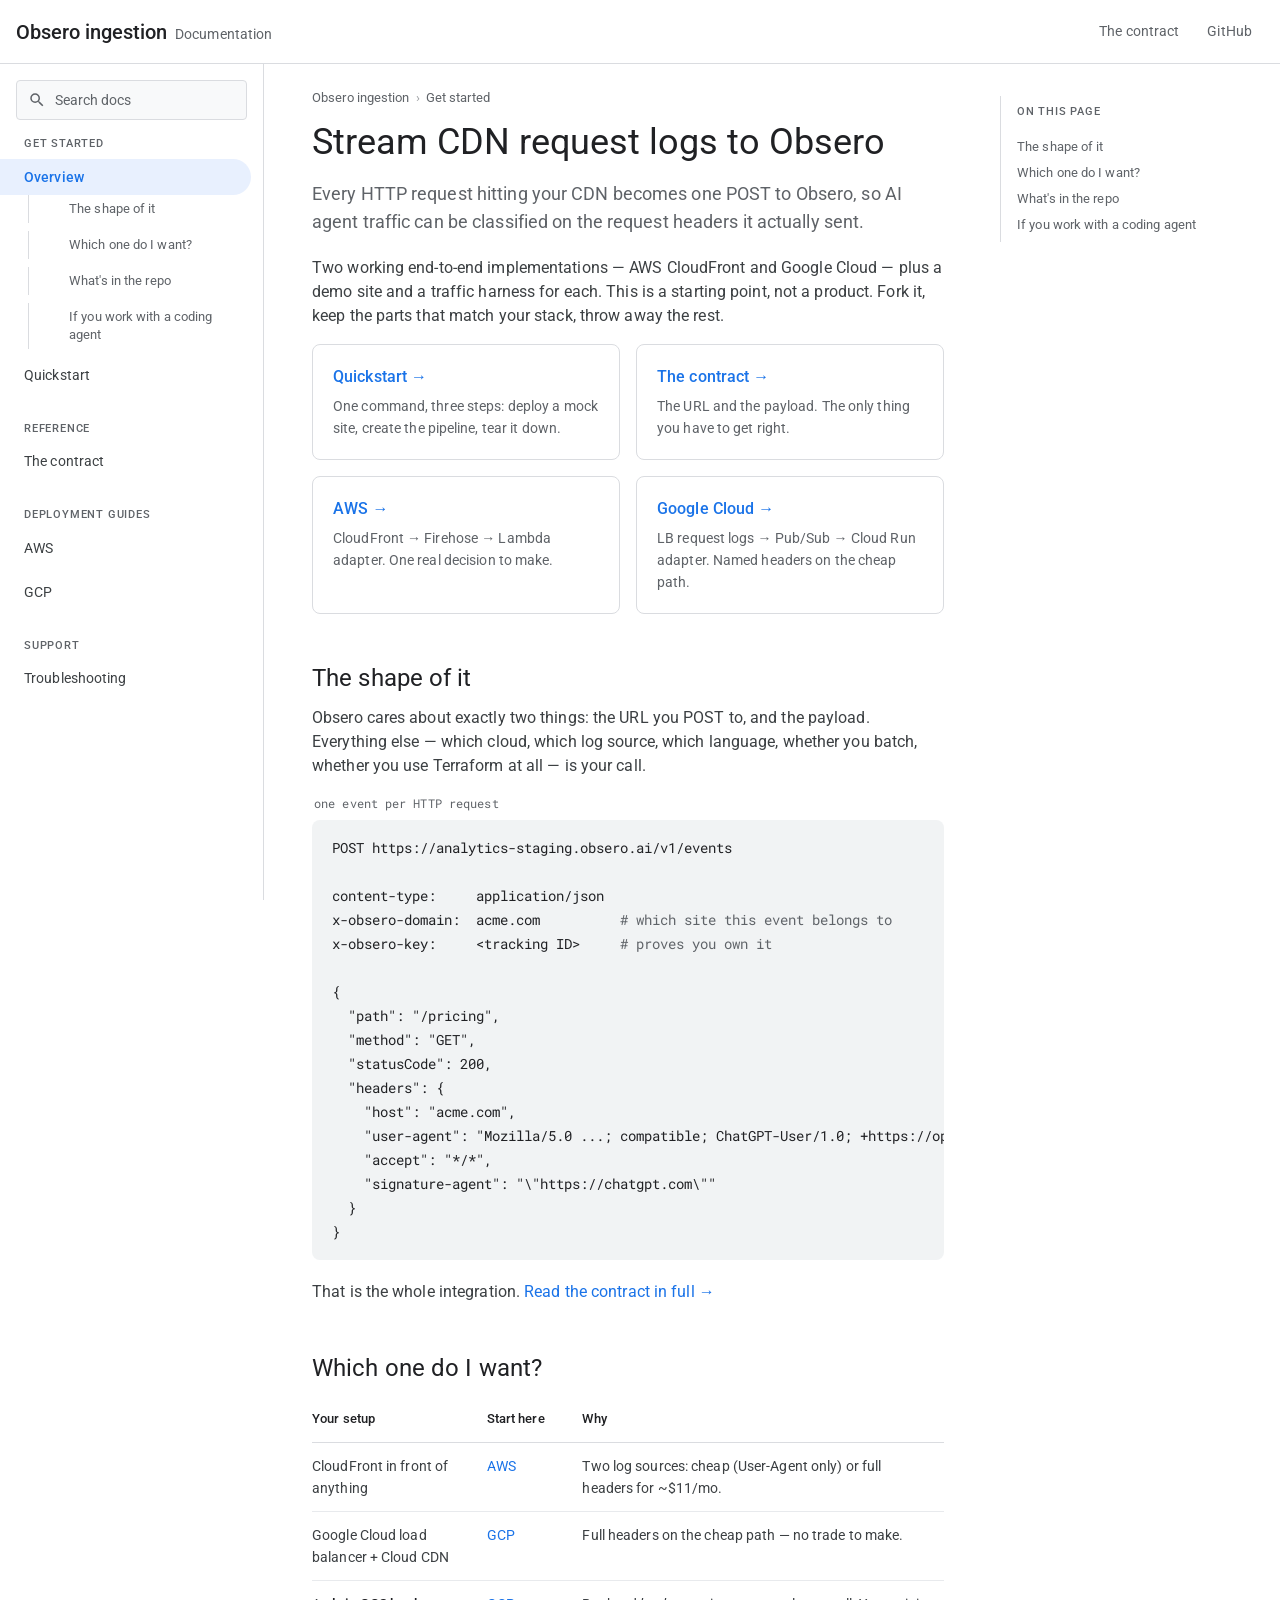
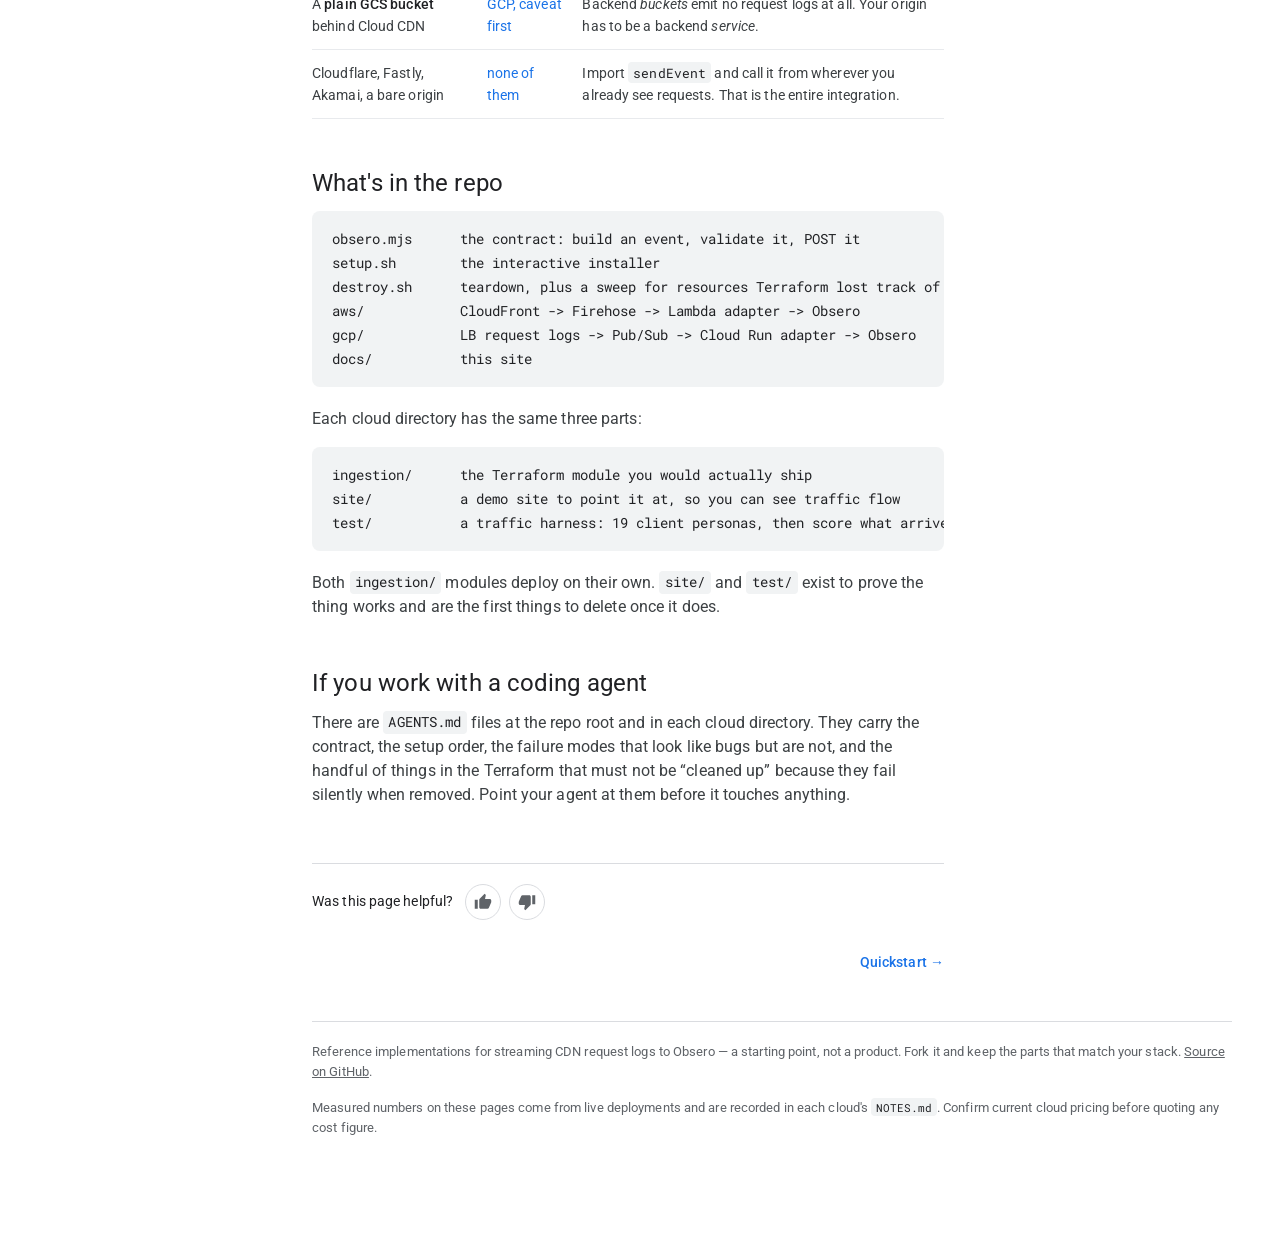
==== docs/index.html @ 48c4cda6 "Initial import: Obsero ingestion reference implementations Reference infrastructure for streaming CD" ====
<!doctype html>
<html lang="en">
<head>
<meta charset="utf-8">
<meta name="viewport" content="width=device-width, initial-scale=1">
<title>Overview&nbsp;&nbsp;|&nbsp;&nbsp;Obsero ingestion</title>
<meta name="description" content="Stream every CDN request to Obsero so AI agent traffic can be classified on request headers. Reference implementations for AWS CloudFront and Google Cloud.">
<link rel="preconnect" href="https://fonts.googleapis.com">
<link rel="preconnect" href="https://fonts.gstatic.com" crossorigin>
<link href="https://fonts.googleapis.com/css2?family=Roboto:wght@300;400;500;700&amp;family=Roboto+Mono:wght@400;500&amp;display=swap" rel="stylesheet">
<link rel="stylesheet" href="assets/docs.css">
<link rel="icon" href="data:image/svg+xml,%3Csvg xmlns='http://www.w3.org/2000/svg' viewBox='0 0 24 24'%3E%3Ccircle cx='12' cy='12' r='10' fill='%231a73e8'/%3E%3Ccircle cx='12' cy='12' r='4' fill='white'/%3E%3C/svg%3E">
</head>
<body>
<a class="skip" href="#main">Skip to main content</a>

<header class="topbar">
  <button class="iconbtn" id="nav-toggle" type="button" aria-label="Open navigation" aria-expanded="false" aria-controls="sidenav">
    <svg viewBox="0 0 24 24" fill="currentColor" aria-hidden="true"><path d="M3 18h18v-2H3v2zm0-5h18v-2H3v2zm0-7v2h18V6H3z"/></svg>
  </button>
  <a class="product" href="index.html"><b>Obsero ingestion</b> <span>Documentation</span></a>
  <div class="topbar-end">
    <a class="topbar-link" href="contract.html">The contract</a>
    <a class="topbar-link" href="https://github.com/Obsero-ai/obsero-public">GitHub</a>
  </div>
</header>

<div class="scrim" hidden-desktop></div>

<div class="shell">
<nav class="sidenav" id="sidenav" aria-label="Documentation">
  <div class="navsearch">
    <input id="navsearch-input" type="search" placeholder="Search docs" aria-label="Search the documentation" autocomplete="off" spellcheck="false">
  </div>
  <div id="navresults" class="navresults" hidden></div>
  <div id="navtree">
    <div class="navgroup">Get started</div>
    <ul>
      <li><a class="navitem current" href="index.html" aria-current="page">Overview</a>
        <ul class="subnav">
          <li><a href="#the-shape-of-it">The shape of it</a></li>
          <li><a href="#which-one-do-i-want">Which one do I want?</a></li>
          <li><a href="#whats-in-the-repo">What&#x27;s in the repo</a></li>
          <li><a href="#agents">If you work with a coding agent</a></li>
        </ul>
      </li>
      <li><a class="navitem" href="quickstart.html">Quickstart</a>
      </li>
    </ul>
    <div class="navgroup">Reference</div>
    <ul>
      <li><a class="navitem" href="contract.html">The contract</a>
      </li>
    </ul>
    <div class="navgroup">Deployment guides</div>
    <ul>
      <li><a class="navitem" href="aws.html">AWS</a>
      </li>
      <li><a class="navitem" href="gcp.html">GCP</a>
      </li>
    </ul>
    <div class="navgroup">Support</div>
    <ul>
      <li><a class="navitem" href="troubleshooting.html">Troubleshooting</a>
      </li>
    </ul>
  </div>
</nav>

  <div class="content">
    <article id="main">
      <nav class="breadcrumb" aria-label="Breadcrumb">
        <a href="index.html">Obsero ingestion</a> <span aria-hidden="true">&rsaquo;</span> <span>Get started</span>
      </nav>


<h1>Stream CDN request logs to Obsero</h1>
<p class="lede">Every HTTP request hitting your CDN becomes one POST to Obsero, so AI agent
traffic can be classified on the request headers it actually sent.</p>

<p>Two working end-to-end implementations &mdash; AWS CloudFront and Google Cloud &mdash; plus a
demo site and a traffic harness for each. This is a starting point, not a product. Fork it,
keep the parts that match your stack, throw away the rest.</p>

<div class="cards">
  <a class="card" href="quickstart.html">
    <h3>Quickstart &rarr;</h3>
    <p>One command, three steps: deploy a mock site, create the pipeline, tear it down.</p>
  </a>
  <a class="card" href="contract.html">
    <h3>The contract &rarr;</h3>
    <p>The URL and the payload. The only thing you have to get right.</p>
  </a>
  <a class="card" href="aws.html">
    <h3>AWS &rarr;</h3>
    <p>CloudFront &rarr; Firehose &rarr; Lambda adapter. One real decision to make.</p>
  </a>
  <a class="card" href="gcp.html">
    <h3>Google Cloud &rarr;</h3>
    <p>LB request logs &rarr; Pub/Sub &rarr; Cloud Run adapter. Named headers on the cheap path.</p>
  </a>
</div>

<h2 id="the-shape-of-it"><a class="anchor" href="#the-shape-of-it" aria-label="Link to this section">#</a>The shape of it</h2>

<p>Obsero cares about exactly two things: the URL you POST to, and the payload. Everything
else &mdash; which cloud, which log source, which language, whether you batch, whether you use
Terraform at all &mdash; is your call.</p>

<figure class="snippet">
<figcaption>one event per HTTP request</figcaption>
<pre><code>POST https://analytics-staging.obsero.ai/v1/events

content-type:     application/json
x-obsero-domain:  acme.com          <span class="c"># which site this event belongs to</span>
x-obsero-key:     &lt;tracking ID&gt;     <span class="c"># proves you own it</span>

{
  "path": "/pricing",
  "method": "GET",
  "statusCode": 200,
  "headers": {
    "host": "acme.com",
    "user-agent": "Mozilla/5.0 ...; compatible; ChatGPT-User/1.0; +https://openai.com/bot",
    "accept": "*/*",
    "signature-agent": "\"https://chatgpt.com\""
  }
}</code></pre>
</figure>

<p>That is the whole integration. <a href="contract.html">Read the contract in full &rarr;</a></p>

<h2 id="which-one-do-i-want"><a class="anchor" href="#which-one-do-i-want" aria-label="Link to this section">#</a>Which one do I want?</h2>

<div class="table-wrap">
<table>
<thead><tr><th>Your setup</th><th>Start here</th><th>Why</th></tr></thead>
<tbody>
<tr><td>CloudFront in front of anything</td><td><a href="aws.html">AWS</a></td><td>Two log sources: cheap (User-Agent only) or full headers for ~$11/mo.</td></tr>
<tr><td>Google Cloud load balancer + Cloud CDN</td><td><a href="gcp.html">GCP</a></td><td>Full headers on the cheap path &mdash; no trade to make.</td></tr>
<tr><td>A <strong>plain GCS bucket</strong> behind Cloud CDN</td><td><a href="gcp.html#backend-buckets">GCP, caveat first</a></td><td>Backend <em>buckets</em> emit no request logs at all. Your origin has to be a backend <em>service</em>.</td></tr>
<tr><td>Cloudflare, Fastly, Akamai, a bare origin</td><td><a href="contract.html#obsero-mjs">none of them</a></td><td>Import <code>sendEvent</code> and call it from wherever you already see requests. That is the entire integration.</td></tr>
</tbody>
</table>
</div>

<h2 id="whats-in-the-repo"><a class="anchor" href="#whats-in-the-repo" aria-label="Link to this section">#</a>What's in the repo</h2>

<pre><code>obsero.mjs      the contract: build an event, validate it, POST it
setup.sh        the interactive installer
destroy.sh      teardown, plus a sweep for resources Terraform lost track of
aws/            CloudFront -> Firehose -> Lambda adapter -> Obsero
gcp/            LB request logs -> Pub/Sub -> Cloud Run adapter -> Obsero
docs/           this site</code></pre>

<p>Each cloud directory has the same three parts:</p>

<pre><code>ingestion/      the Terraform module you would actually ship
site/           a demo site to point it at, so you can see traffic flow
test/           a traffic harness: 19 client personas, then score what arrived</code></pre>

<p>Both <code>ingestion/</code> modules deploy on their own. <code>site/</code> and
<code>test/</code> exist to prove the thing works and are the first things to delete once it
does.</p>

<h2 id="agents"><a class="anchor" href="#agents" aria-label="Link to this section">#</a>If you work with a coding agent</h2>

<p>There are <code>AGENTS.md</code> files at the repo root and in each cloud directory. They
carry the contract, the setup order, the failure modes that look like bugs but are not, and the
handful of things in the Terraform that must not be &ldquo;cleaned up&rdquo; because they fail
silently when removed. Point your agent at them before it touches anything.</p>


      <div class="helpful">
        <span>Was this page helpful?</span>
        <span class="thumbs">
          <a class="thumb" href="https://github.com/Obsero-ai/obsero-public/issues/new?title=Docs:+Overview" aria-label="Yes, this page was helpful"><svg viewBox="0 0 24 24" aria-hidden="true"><path d="M1 21h4V9H1v12zm22-11c0-1.1-.9-2-2-2h-6.31l.95-4.57.03-.32c0-.41-.17-.79-.44-1.06L14.17 1 7.59 7.59C7.22 7.95 7 8.45 7 9v10c0 1.1.9 2 2 2h9c.83 0 1.54-.5 1.84-1.22l3.02-7.05c.09-.23.14-.47.14-.73v-2z"/></svg></a>
          <a class="thumb" href="https://github.com/Obsero-ai/obsero-public/issues/new?title=Docs:+Overview" aria-label="No, this page needs work"><svg viewBox="0 0 24 24" aria-hidden="true"><path d="M15 3H6c-.83 0-1.54.5-1.84 1.22l-3.02 7.05c-.09.23-.14.47-.14.73v2c0 1.1.9 2 2 2h6.31l-.95 4.57-.03.32c0 .41.17.79.44 1.06L9.83 23l6.59-6.59c.36-.36.58-.86.58-1.41V5c0-1.1-.9-2-2-2zm4 0v12h4V3h-4z"/></svg></a>
        </span>
      </div>

      <nav class="nextprev" aria-label="Pagination">
        <span class="spacer"></span>
        <a href="quickstart.html">Quickstart &rarr;</a>
      </nav>
    </article>

      <aside class="toc">
        <div class="toc-inner">
          <h2>On this page</h2>
          <ul>
          <li><a href="#the-shape-of-it">The shape of it</a></li>
          <li><a href="#which-one-do-i-want">Which one do I want?</a></li>
          <li><a href="#whats-in-the-repo">What&#x27;s in the repo</a></li>
          <li><a href="#agents">If you work with a coding agent</a></li>
          </ul>
        </div>
      </aside>

    <div class="pagefoot">
      <p>Reference implementations for streaming CDN request logs to Obsero &mdash; a starting point, not a product. Fork it and keep the parts that match your stack. <a href="https://github.com/Obsero-ai/obsero-public">Source on GitHub</a>.</p>
      <p>Measured numbers on these pages come from live deployments and are recorded in each cloud's <code>NOTES.md</code>. Confirm current cloud pricing before quoting any cost figure.</p>
    </div>
  </div>
</div>

<script src="assets/search-index.js" defer></script>
<script src="assets/docs.js" defer></script>
</body>
</html>
---- docs/assets/docs.css ----
/* Obsero ingestion docs. Google-style devsite layout. No build step, no framework. */

:root {
  color-scheme: light;

  --blue:        #1a73e8;
  --blue-press:  #174ea6;
  --blue-bg:     #e8f0fe;

  --page:        #ffffff;
  --surface:     #ffffff;
  --surface-alt: #f8f9fa;
  --code-bg:     #f1f3f4;
  --divider:     #dadce0;
  --divider-sub: #e8eaed;

  --heading:     #202124;
  --body:        #3c4043;
  --secondary:   #5f6368;

  --note-bg:     #e8f0fe;  --note-bd:     #1a73e8;
  --caution-bg:  #fef7e0;  --caution-bd:  #f9ab00;
  --warning-bg:  #fce8e6;  --warning-bd:  #d93025;
  --success-bg:  #e6f4ea;  --success-bd:  #1e8e3e;

  --tok-comment: #5f6368;
  --tok-string:  #0b8043;

  --nav-w:  264px;
  --toc-w:  232px;
  --bar-h:  64px;

  --sans: "Google Sans", "Product Sans", Roboto, -apple-system, BlinkMacSystemFont, "Segoe UI", Helvetica, Arial, sans-serif;
  --text: Roboto, -apple-system, BlinkMacSystemFont, "Segoe UI", Helvetica, Arial, sans-serif;
  --mono: "Roboto Mono", "Google Sans Mono", ui-monospace, SFMono-Regular, Menlo, Consolas, monospace;
}

@media (prefers-color-scheme: dark) {
  :root {
    color-scheme: dark;

    --blue:        #8ab4f8;
    --blue-press:  #aecbfa;
    --blue-bg:     #283142;

    --page:        #202124;
    --surface:     #202124;
    --surface-alt: #292a2d;
    --code-bg:     #35363a;
    --divider:     #3c4043;
    --divider-sub: #35363a;

    --heading:     #e8eaed;
    --body:        #bdc1c6;
    --secondary:   #9aa0a6;

    --note-bg:     #1f2a3d;  --note-bd:     #8ab4f8;
    --caution-bg:  #332d1d;  --caution-bd:  #fdd663;
    --warning-bg:  #33231f;  --warning-bd:  #f28b82;
    --success-bg:  #1e2b22;  --success-bd:  #81c995;

    --tok-comment: #9aa0a6;
    --tok-string:  #81c995;
  }
}

*, *::before, *::after { box-sizing: border-box; }

html { -webkit-text-size-adjust: 100%; scroll-behavior: smooth; }

body {
  margin: 0;
  background: var(--page);
  color: var(--body);
  font-family: var(--text);
  font-size: 16px;
  line-height: 1.5;
  letter-spacing: 0.00625em;
}

/* ---------------------------------------------------------------- top bar */

.topbar {
  position: sticky;
  top: 0;
  z-index: 40;
  height: var(--bar-h);
  display: flex;
  align-items: center;
  gap: 8px;
  padding: 0 16px 0 8px;
  background: var(--page);
  border-bottom: 1px solid var(--divider);
}

.iconbtn {
  flex: none;
  width: 40px;
  height: 40px;
  display: grid;
  place-items: center;
  border: 0;
  border-radius: 50%;
  background: none;
  color: var(--secondary);
  cursor: pointer;
}
.iconbtn:hover { background: var(--surface-alt); color: var(--heading); }
.iconbtn svg { width: 20px; height: 20px; display: block; }

#nav-toggle { display: none; }
@media (max-width: 1023px) { #nav-toggle { display: grid; } }

.product {
  display: flex;
  align-items: baseline;
  gap: 8px;
  text-decoration: none;
  font-family: var(--sans);
  padding-left: 8px;
  white-space: nowrap;
}
.product b { font-weight: 500; font-size: 20px; color: var(--heading); letter-spacing: 0; }
.product span { font-size: 14px; color: var(--secondary); }
@media (max-width: 599px) { .product span { display: none; } }

.topbar-end { margin-left: auto; display: flex; align-items: center; gap: 4px; }
.topbar-link {
  font-family: var(--sans);
  font-size: 14px;
  color: var(--secondary);
  text-decoration: none;
  padding: 8px 12px;
  border-radius: 4px;
  white-space: nowrap;
}
.topbar-link:hover { background: var(--surface-alt); color: var(--heading); }
@media (max-width: 599px) { .topbar-link { display: none; } }

/* ---------------------------------------------------------------- shell */

.shell {
  display: grid;
  grid-template-columns: var(--nav-w) minmax(0, 1fr);
  align-items: start;
}
@media (max-width: 1023px) {
  .shell { grid-template-columns: minmax(0, 1fr); }
}

/* ---------------------------------------------------------------- left nav */

.sidenav {
  position: sticky;
  top: var(--bar-h);
  height: calc(100vh - var(--bar-h));
  overflow-y: auto;
  overscroll-behavior: contain;
  border-right: 1px solid var(--divider);
  padding: 16px 0 48px;
  background: var(--page);
}
@media (max-width: 1023px) {
  .sidenav {
    position: fixed;
    top: var(--bar-h);
    left: 0;
    width: var(--nav-w);
    max-width: 86vw;
    z-index: 30;
    transform: translateX(-100%);
    transition: transform .18s cubic-bezier(.4, 0, .2, 1);
    box-shadow: 0 8px 10px 1px rgba(60, 64, 67, .15);
  }
  body.nav-open .sidenav { transform: translateX(0); }
  .scrim {
    position: fixed;
    inset: var(--bar-h) 0 0;
    background: rgba(32, 33, 36, .5);
    z-index: 29;
    opacity: 0;
    pointer-events: none;
    transition: opacity .18s;
  }
  body.nav-open .scrim { opacity: 1; pointer-events: auto; }
}

.navsearch { padding: 0 16px 12px; }
.navsearch input {
  width: 100%;
  height: 40px;
  padding: 0 12px 0 38px;
  border: 1px solid var(--divider);
  border-radius: 4px;
  background: var(--surface-alt) url("data:image/svg+xml;charset=utf-8,%3Csvg xmlns='http://www.w3.org/2000/svg' viewBox='0 0 24 24' fill='%235f6368'%3E%3Cpath d='M15.5 14h-.79l-.28-.27A6.47 6.47 0 0 0 16 9.5 6.5 6.5 0 1 0 9.5 16c1.61 0 3.09-.59 4.23-1.57l.27.28v.79l5 4.99L20.49 19zm-6 0C7.01 14 5 11.99 5 9.5S7.01 5 9.5 5 14 7.01 14 9.5 11.99 14 9.5 14z'/%3E%3C/svg%3E") no-repeat 11px 50% / 18px;
  color: var(--body);
  font: 400 14px/40px var(--text);
  outline: none;
}
.navsearch input:focus { border-color: var(--blue); background-color: var(--page); }
.navsearch input::placeholder { color: var(--secondary); }

.navgroup {
  font-family: var(--sans);
  font-size: 11px;
  font-weight: 500;
  letter-spacing: .8px;
  text-transform: uppercase;
  color: var(--secondary);
  padding: 20px 24px 6px;
}
.navgroup:first-of-type { padding-top: 4px; }

.sidenav ul { list-style: none; margin: 0; padding: 0; }

.sidenav a.navitem {
  display: block;
  padding: 8px 24px;
  font-size: 14px;
  line-height: 20px;
  color: var(--body);
  text-decoration: none;
  border-radius: 0 100px 100px 0;
  margin-right: 12px;
}
.sidenav a.navitem:hover { background: var(--surface-alt); }
.sidenav a.navitem.current {
  background: var(--blue-bg);
  color: var(--blue);
  font-weight: 500;
}

.subnav { margin: 2px 0 4px; }
.subnav a {
  display: block;
  padding: 5px 24px 5px 40px;
  font-size: 13px;
  line-height: 18px;
  color: var(--secondary);
  text-decoration: none;
  border-left: 1px solid var(--divider);
  margin-left: 28px;
}
.subnav a:hover { color: var(--blue); border-left-color: var(--blue); }

.navresults { padding: 0 12px; }
.navresults .hit {
  display: block;
  padding: 8px 12px;
  border-radius: 4px;
  text-decoration: none;
  color: var(--body);
  font-size: 14px;
}
.navresults .hit:hover { background: var(--surface-alt); }
.navresults .hit small { display: block; color: var(--secondary); font-size: 12px; }
.navresults .empty { padding: 12px; color: var(--secondary); font-size: 13px; }

/* ---------------------------------------------------------------- content */

.content {
  display: grid;
  grid-template-columns: minmax(0, 1fr) var(--toc-w);
  gap: 0 56px;
  max-width: 1240px;
  padding: 0 48px 96px;
}
@media (max-width: 1279px) {
  .content { grid-template-columns: minmax(0, 1fr); }
  .toc { display: none; }
}
@media (max-width: 599px) {
  .content { padding: 0 16px 64px; }
}

article { min-width: 0; max-width: 840px; padding-top: 24px; }

.breadcrumb {
  font-size: 13px;
  color: var(--secondary);
  margin: 0 0 12px;
  display: flex;
  flex-wrap: wrap;
  gap: 6px;
  align-items: center;
}
.breadcrumb a { color: var(--secondary); text-decoration: none; }
.breadcrumb a:hover { color: var(--blue); text-decoration: underline; }
.breadcrumb span[aria-hidden] { opacity: .6; }

/* ---------------------------------------------------------------- type */

h1 {
  font-family: var(--sans);
  font-size: 36px;
  line-height: 44px;
  font-weight: 400;
  letter-spacing: 0;
  color: var(--heading);
  margin: 4px 0 16px;
}
h2 {
  font-family: var(--sans);
  font-size: 24px;
  line-height: 32px;
  font-weight: 400;
  color: var(--heading);
  margin: 48px 0 12px;
  scroll-margin-top: calc(var(--bar-h) + 16px);
}
h3 {
  font-family: var(--sans);
  font-size: 18px;
  line-height: 26px;
  font-weight: 500;
  color: var(--heading);
  margin: 32px 0 8px;
  scroll-margin-top: calc(var(--bar-h) + 16px);
}

.lede { font-size: 18px; line-height: 28px; color: var(--secondary); margin: 0 0 20px; }

p { margin: 0 0 16px; }

a { color: var(--blue); text-decoration: none; }
a:hover { text-decoration: underline; }
a:active { color: var(--blue-press); }

ul, ol { margin: 0 0 16px; padding-left: 24px; }
li { margin: 0 0 8px; }
li > ul, li > ol { margin-top: 8px; }

strong { font-weight: 500; color: var(--heading); }
em { font-style: italic; }

hr { border: 0; border-top: 1px solid var(--divider); margin: 40px 0; }

/* headed anchors, devsite style */
h2, h3 { position: relative; }
.anchor {
  position: absolute;
  left: -24px;
  top: 50%;
  transform: translateY(-50%);
  opacity: 0;
  color: var(--secondary);
  font-size: 18px;
  text-decoration: none;
  padding: 0 4px;
}
h2:hover .anchor, h3:hover .anchor, .anchor:focus { opacity: 1; }
@media (max-width: 1023px) { .anchor { display: none; } }

/* ---------------------------------------------------------------- code */

code {
  font-family: var(--mono);
  font-size: 85%;
  background: var(--code-bg);
  color: var(--heading);
  padding: .15em .4em;
  border-radius: 4px;
  overflow-wrap: break-word;
}

.code-block { position: relative; margin: 0 0 20px; }

pre {
  background: var(--code-bg);
  color: var(--heading);
  border-radius: 8px;
  padding: 16px 20px;
  margin: 0;
  overflow-x: auto;
  font-family: var(--mono);
  font-size: 14px;
  line-height: 24px;
  letter-spacing: 0;
}
pre code { background: none; padding: 0; font-size: inherit; color: inherit; white-space: pre; }
pre .c { color: var(--tok-comment); }
pre .s { color: var(--tok-string); }

.copybtn {
  position: absolute;
  top: 8px;
  right: 8px;
  height: 32px;
  padding: 0 12px;
  border: 1px solid transparent;
  border-radius: 4px;
  background: transparent;
  color: var(--secondary);
  font: 500 12px/1 var(--sans);
  letter-spacing: .4px;
  text-transform: uppercase;
  cursor: pointer;
  opacity: 0;
  transition: opacity .12s;
}
.code-block:hover .copybtn, .copybtn:focus { opacity: 1; }
.copybtn:hover { background: var(--page); border-color: var(--divider); color: var(--blue); }
.copybtn.done { color: var(--success-bd); opacity: 1; }

figure.snippet { margin: 0 0 20px; }
figure.snippet figcaption {
  font-family: var(--mono);
  font-size: 12px;
  color: var(--secondary);
  padding: 0 0 8px 2px;
}
figure.snippet .code-block { margin: 0; }

.flow {
  font-family: var(--mono);
  font-size: 13px;
  line-height: 24px;
  background: var(--surface-alt);
  border: 1px solid var(--divider);
  border-radius: 8px;
  padding: 16px 20px;
  overflow-x: auto;
  margin: 0 0 20px;
  white-space: pre;
  color: var(--body);
}

/* ---------------------------------------------------------------- tables */

.table-wrap { overflow-x: auto; margin: 0 0 24px; }
table { border-collapse: collapse; width: 100%; font-size: 14px; line-height: 22px; min-width: 460px; }
caption { text-align: left; color: var(--secondary); font-size: 13px; padding-bottom: 8px; }
th, td { text-align: left; vertical-align: top; padding: 12px 16px 12px 0; border-bottom: 1px solid var(--divider-sub); }
th {
  font-family: var(--sans);
  font-weight: 500;
  font-size: 13px;
  color: var(--heading);
  border-bottom: 1px solid var(--divider);
  white-space: nowrap;
}
tbody tr:hover { background: var(--surface-alt); }
td code { font-size: 13px; }

/* ---------------------------------------------------------------- asides */

.aside {
  display: flex;
  gap: 12px;
  padding: 16px 20px;
  border-left: 4px solid var(--note-bd);
  background: var(--note-bg);
  border-radius: 0 8px 8px 0;
  margin: 0 0 24px;
  font-size: 15px;
  line-height: 24px;
}
.aside > svg { flex: none; width: 20px; height: 20px; margin-top: 2px; fill: var(--note-bd); }
.aside .body { min-width: 0; }
.aside .body > :last-child { margin-bottom: 0; }
.aside b.label { font-family: var(--sans); font-weight: 500; color: var(--heading); }
.aside p { margin: 0 0 10px; }

.aside.caution { border-left-color: var(--caution-bd); background: var(--caution-bg); }
.aside.caution > svg { fill: var(--caution-bd); }
.aside.warning { border-left-color: var(--warning-bd); background: var(--warning-bg); }
.aside.warning > svg { fill: var(--warning-bd); }
.aside.success { border-left-color: var(--success-bd); background: var(--success-bg); }
.aside.success > svg { fill: var(--success-bd); }

/* ---------------------------------------------------------------- cards */

.cards { display: grid; grid-template-columns: 1fr; gap: 16px; margin: 0 0 28px; }
@media (min-width: 600px) { .cards { grid-template-columns: repeat(2, minmax(0, 1fr)); } }

.card {
  display: block;
  padding: 20px;
  border: 1px solid var(--divider);
  border-radius: 8px;
  background: var(--surface);
  text-decoration: none;
  color: inherit;
  transition: box-shadow .15s, border-color .15s;
}
.card:hover {
  text-decoration: none;
  border-color: transparent;
  box-shadow: 0 1px 2px rgba(60, 64, 67, .3), 0 2px 6px 2px rgba(60, 64, 67, .15);
}
.card h3 { margin: 0 0 6px; font-size: 16px; line-height: 24px; color: var(--blue); font-weight: 500; }
.card p { margin: 0; font-size: 14px; line-height: 22px; color: var(--secondary); }

/* ---------------------------------------------------------------- steps */

ol.steps { list-style: none; padding: 0; margin: 0 0 28px; counter-reset: step; }
ol.steps > li {
  counter-increment: step;
  position: relative;
  padding: 0 0 8px 44px;
  margin: 0 0 32px;
}
ol.steps > li::before {
  content: counter(step);
  position: absolute;
  left: 0;
  top: 0;
  width: 28px;
  height: 28px;
  border-radius: 50%;
  background: var(--blue);
  color: #fff;
  font: 500 14px/28px var(--sans);
  text-align: center;
}
@media (prefers-color-scheme: dark) { ol.steps > li::before { color: #202124; } }
ol.steps > li > h3:first-child { margin: 2px 0 10px; }

/* ---------------------------------------------------------------- toc */

.toc { padding-top: 32px; }
.toc-inner {
  position: sticky;
  top: calc(var(--bar-h) + 24px);
  max-height: calc(100vh - var(--bar-h) - 48px);
  overflow-y: auto;
  padding-left: 16px;
  border-left: 1px solid var(--divider);
}
.toc h2 {
  font-family: var(--sans);
  font-size: 11px;
  font-weight: 500;
  letter-spacing: .8px;
  text-transform: uppercase;
  color: var(--secondary);
  margin: 0 0 10px;
}
.toc ul { list-style: none; margin: 0; padding: 0; }
.toc li { margin: 0 0 8px; }
.toc li.sub { margin-left: 12px; }
.toc a { display: block; font-size: 13px; line-height: 18px; color: var(--secondary); }
.toc a:hover { color: var(--blue); text-decoration: none; }
.toc a.active { color: var(--blue); font-weight: 500; }

/* ---------------------------------------------------------------- footers */

.helpful {
  margin: 56px 0 0;
  padding: 20px 0 0;
  border-top: 1px solid var(--divider);
  display: flex;
  flex-wrap: wrap;
  align-items: center;
  gap: 12px;
  font-family: var(--sans);
  font-size: 14px;
  color: var(--heading);
}
.helpful .thumbs { display: flex; gap: 8px; }
.helpful .thumb {
  display: grid;
  place-items: center;
  width: 36px;
  height: 36px;
  border-radius: 50%;
  border: 1px solid var(--divider);
  color: var(--secondary);
}
.helpful .thumb:hover { background: var(--blue-bg); border-color: var(--blue); color: var(--blue); text-decoration: none; }
.helpful .thumb svg { width: 18px; height: 18px; fill: currentColor; }

.pagefoot {
  grid-column: 1 / -1;
  margin-top: 48px;
  padding-top: 20px;
  border-top: 1px solid var(--divider);
  color: var(--secondary);
  font-size: 13px;
  line-height: 20px;
}
.pagefoot a { color: var(--secondary); text-decoration: underline; }
.pagefoot a:hover { color: var(--blue); }

.nextprev {
  display: flex;
  justify-content: space-between;
  gap: 16px;
  flex-wrap: wrap;
  margin: 32px 0 0;
  font-family: var(--sans);
  font-size: 14px;
}
.nextprev a { display: inline-flex; align-items: center; gap: 6px; font-weight: 500; }
.nextprev .spacer { flex: 1; }

/* ---------------------------------------------------------------- misc */

.pill {
  display: inline-block;
  font-family: var(--sans);
  font-size: 11px;
  font-weight: 500;
  letter-spacing: .4px;
  text-transform: uppercase;
  padding: 2px 8px;
  border-radius: 4px;
  background: var(--blue-bg);
  color: var(--blue);
  vertical-align: middle;
}

:focus-visible { outline: 2px solid var(--blue); outline-offset: 2px; border-radius: 2px; }

.skip {
  position: absolute;
  left: -9999px;
  top: 0;
  background: var(--page);
  color: var(--blue);
  padding: 12px 20px;
  z-index: 60;
  border: 1px solid var(--divider);
  border-radius: 0 0 8px 0;
}
.skip:focus { left: 0; }
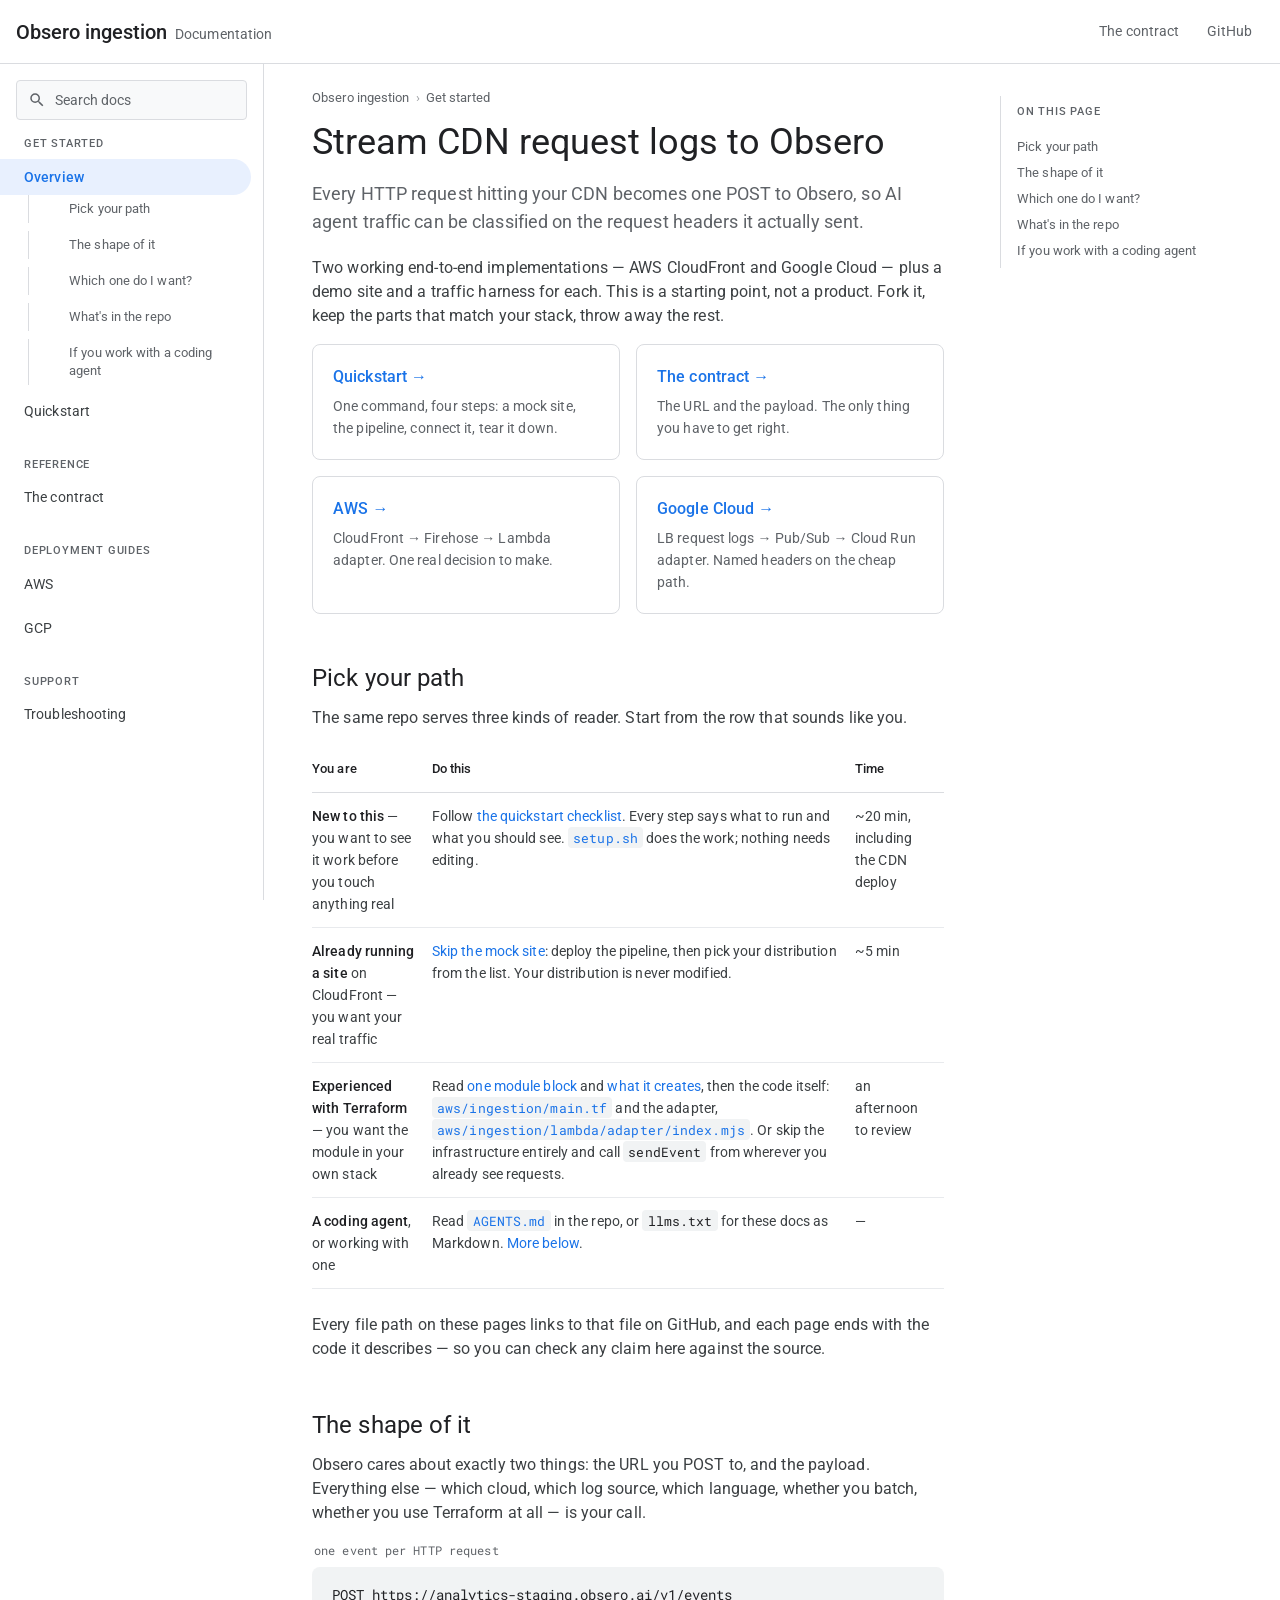
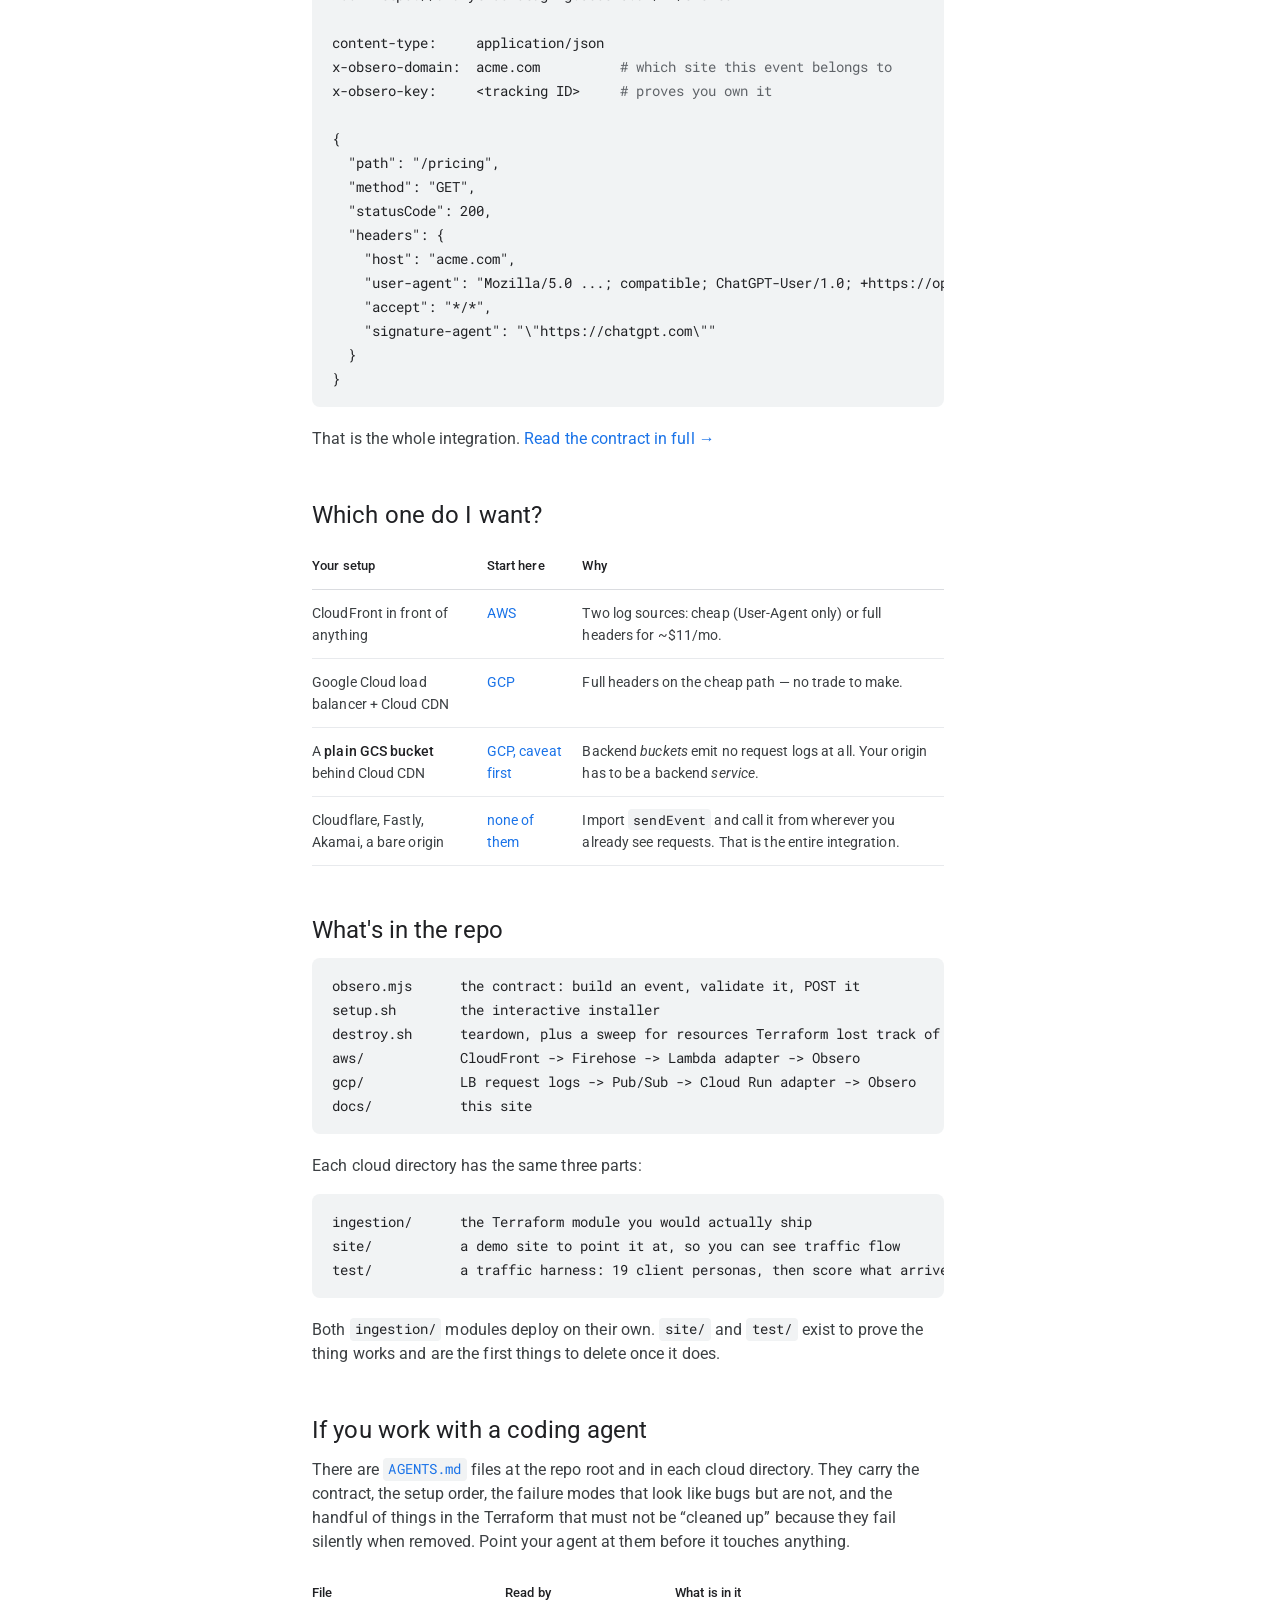
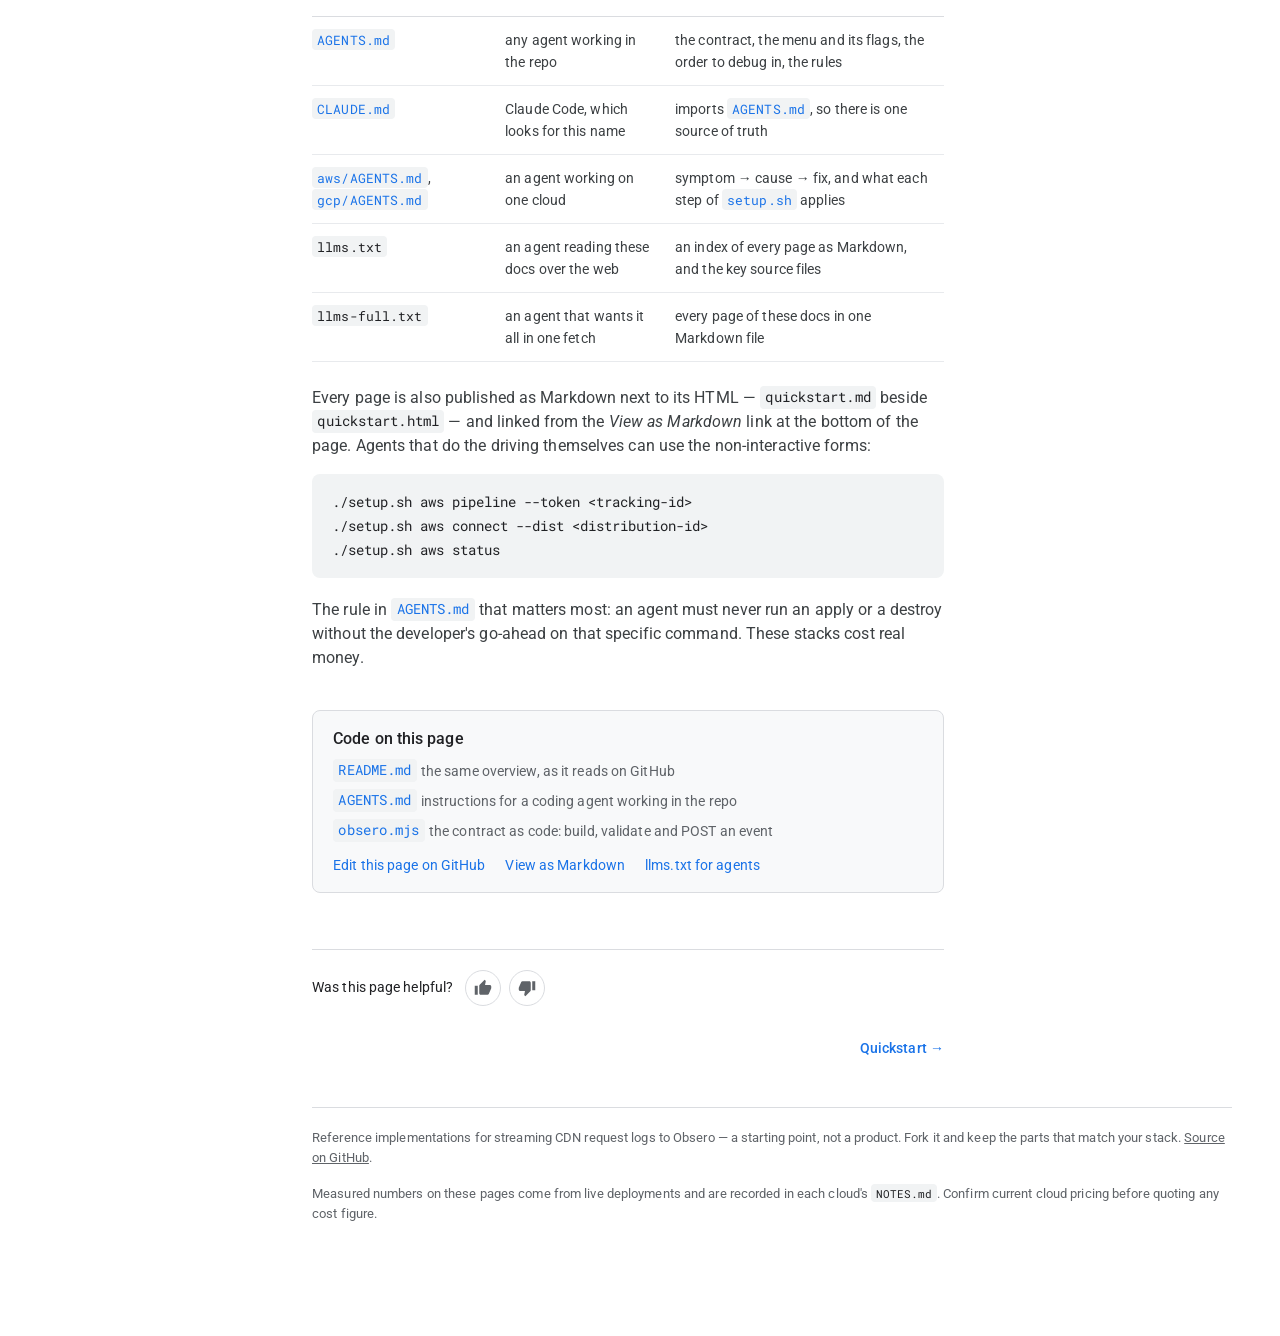
==== commit a3e57583: "Adding docs as well as agent md files one cna use" ====
--- a/docs/index.html
+++ b/docs/index.html
@@ -9,6 +9,7 @@
 <link rel="preconnect" href="https://fonts.gstatic.com" crossorigin>
 <link href="https://fonts.googleapis.com/css2?family=Roboto:wght@300;400;500;700&amp;family=Roboto+Mono:wght@400;500&amp;display=swap" rel="stylesheet">
 <link rel="stylesheet" href="assets/docs.css">
+<link rel="alternate" type="text/markdown" href="index.md" title="This page as Markdown">
 <link rel="icon" href="data:image/svg+xml,%3Csvg xmlns='http://www.w3.org/2000/svg' viewBox='0 0 24 24'%3E%3Ccircle cx='12' cy='12' r='10' fill='%231a73e8'/%3E%3Ccircle cx='12' cy='12' r='4' fill='white'/%3E%3C/svg%3E">
 </head>
 <body>
@@ -38,6 +39,7 @@
     <ul>
       <li><a class="navitem current" href="index.html" aria-current="page">Overview</a>
         <ul class="subnav">
+          <li><a href="#pick-your-path">Pick your path</a></li>
           <li><a href="#the-shape-of-it">The shape of it</a></li>
           <li><a href="#which-one-do-i-want">Which one do I want?</a></li>
           <li><a href="#whats-in-the-repo">What&#x27;s in the repo</a></li>
@@ -85,7 +87,7 @@
 <div class="cards">
   <a class="card" href="quickstart.html">
     <h3>Quickstart &rarr;</h3>
-    <p>One command, three steps: deploy a mock site, create the pipeline, tear it down.</p>
+    <p>One command, four steps: a mock site, the pipeline, connect it, tear it down.</p>
   </a>
   <a class="card" href="contract.html">
     <h3>The contract &rarr;</h3>
@@ -100,6 +102,47 @@
     <p>LB request logs &rarr; Pub/Sub &rarr; Cloud Run adapter. Named headers on the cheap path.</p>
   </a>
 </div>
+
+<h2 id="pick-your-path"><a class="anchor" href="#pick-your-path" aria-label="Link to this section">#</a>Pick your path</h2>
+
+<p>The same repo serves three kinds of reader. Start from the row that sounds like you.</p>
+
+<div class="table-wrap">
+<table>
+<thead><tr><th>You are</th><th>Do this</th><th>Time</th></tr></thead>
+<tbody>
+<tr>
+  <td><strong>New to this</strong> &mdash; you want to see it work before you touch anything real</td>
+  <td>Follow <a href="quickstart.html#checklist">the quickstart checklist</a>. Every step says what to run and
+  what you should see. <a class="src" href="https://github.com/Obsero-ai/obsero-public/blob/main/setup.sh"><code>setup.sh</code></a> does the work; nothing needs editing.</td>
+  <td>~20 min, including the CDN deploy</td>
+</tr>
+<tr>
+  <td><strong>Already running a site</strong> on CloudFront &mdash; you want your real traffic</td>
+  <td><a href="quickstart.html#your-own-site">Skip the mock site</a>: deploy the pipeline, then pick your
+  distribution from the list. Your distribution is never modified.</td>
+  <td>~5 min</td>
+</tr>
+<tr>
+  <td><strong>Experienced with Terraform</strong> &mdash; you want the module in your own stack</td>
+  <td>Read <a href="aws.html#wiring-it-in">one module block</a> and <a href="aws.html#what-it-creates">what it
+  creates</a>, then the code itself: <a class="src" href="https://github.com/Obsero-ai/obsero-public/blob/main/aws/ingestion/main.tf"><code>aws/ingestion/main.tf</code></a> and the adapter,
+  <a class="src" href="https://github.com/Obsero-ai/obsero-public/blob/main/aws/ingestion/lambda/adapter/index.mjs"><code>aws/ingestion/lambda/adapter/index.mjs</code></a>. Or skip the infrastructure entirely and call
+  <a href="contract.html#obsero-mjs"><code>sendEvent</code></a> from wherever you already see requests.</td>
+  <td>an afternoon to review</td>
+</tr>
+<tr>
+  <td><strong>A coding agent</strong>, or working with one</td>
+  <td>Read <a class="src" href="https://github.com/Obsero-ai/obsero-public/blob/main/AGENTS.md"><code>AGENTS.md</code></a> in the repo, or <a href="llms.txt"><code>llms.txt</code></a> for these docs as
+  Markdown. <a href="#agents">More below</a>.</td>
+  <td>&mdash;</td>
+</tr>
+</tbody>
+</table>
+</div>
+
+<p>Every file path on these pages links to that file on GitHub, and each page ends with the code it
+describes &mdash; so you can check any claim here against the source.</p>
 
 <h2 id="the-shape-of-it"><a class="anchor" href="#the-shape-of-it" aria-label="Link to this section">#</a>The shape of it</h2>
 
@@ -165,11 +208,45 @@
 
 <h2 id="agents"><a class="anchor" href="#agents" aria-label="Link to this section">#</a>If you work with a coding agent</h2>
 
-<p>There are <code>AGENTS.md</code> files at the repo root and in each cloud directory. They
+<p>There are <a class="src" href="https://github.com/Obsero-ai/obsero-public/blob/main/AGENTS.md"><code>AGENTS.md</code></a> files at the repo root and in each cloud directory. They
 carry the contract, the setup order, the failure modes that look like bugs but are not, and the
 handful of things in the Terraform that must not be &ldquo;cleaned up&rdquo; because they fail
 silently when removed. Point your agent at them before it touches anything.</p>
 
+<div class="table-wrap">
+<table>
+<thead><tr><th>File</th><th>Read by</th><th>What is in it</th></tr></thead>
+<tbody>
+<tr><td><a class="src" href="https://github.com/Obsero-ai/obsero-public/blob/main/AGENTS.md"><code>AGENTS.md</code></a></td><td>any agent working in the repo</td><td>the contract, the menu and its flags, the order to debug in, the rules</td></tr>
+<tr><td><a class="src" href="https://github.com/Obsero-ai/obsero-public/blob/main/CLAUDE.md"><code>CLAUDE.md</code></a></td><td>Claude Code, which looks for this name</td><td>imports <a class="src" href="https://github.com/Obsero-ai/obsero-public/blob/main/AGENTS.md"><code>AGENTS.md</code></a>, so there is one source of truth</td></tr>
+<tr><td><a class="src" href="https://github.com/Obsero-ai/obsero-public/blob/main/aws/AGENTS.md"><code>aws/AGENTS.md</code></a>, <a class="src" href="https://github.com/Obsero-ai/obsero-public/blob/main/gcp/AGENTS.md"><code>gcp/AGENTS.md</code></a></td><td>an agent working on one cloud</td><td>symptom &rarr; cause &rarr; fix, and what each step of <a class="src" href="https://github.com/Obsero-ai/obsero-public/blob/main/setup.sh"><code>setup.sh</code></a> applies</td></tr>
+<tr><td><a href="llms.txt"><code>llms.txt</code></a></td><td>an agent reading these docs over the web</td><td>an index of every page as Markdown, and the key source files</td></tr>
+<tr><td><a href="llms-full.txt"><code>llms-full.txt</code></a></td><td>an agent that wants it all in one fetch</td><td>every page of these docs in one Markdown file</td></tr>
+</tbody>
+</table>
+</div>
+
+<p>Every page is also published as Markdown next to its HTML &mdash; <code>quickstart.md</code> beside
+<code>quickstart.html</code> &mdash; and linked from the <em>View as Markdown</em> link at the bottom of the
+page. Agents that do the driving themselves can use the non-interactive forms:</p>
+
+<pre><code>./setup.sh aws pipeline --token &lt;tracking-id&gt;
+./setup.sh aws connect --dist &lt;distribution-id&gt;
+./setup.sh aws status</code></pre>
+
+<p>The rule in <a class="src" href="https://github.com/Obsero-ai/obsero-public/blob/main/AGENTS.md"><code>AGENTS.md</code></a> that matters most: an agent must never run an apply or a destroy
+without the developer's go-ahead on that specific command. These stacks cost real money.</p>
+
+
+      <section class="srcbox" aria-label="Source on GitHub">
+        <p class="srcbox-title">Code on this page</p>
+        <ul>
+          <li><a href="https://github.com/Obsero-ai/obsero-public/blob/main/README.md"><code>README.md</code></a> <span>the same overview, as it reads on GitHub</span></li>
+          <li><a href="https://github.com/Obsero-ai/obsero-public/blob/main/AGENTS.md"><code>AGENTS.md</code></a> <span>instructions for a coding agent working in the repo</span></li>
+          <li><a href="https://github.com/Obsero-ai/obsero-public/blob/main/obsero.mjs"><code>obsero.mjs</code></a> <span>the contract as code: build, validate and POST an event</span></li>
+        </ul>
+        <p class="srcbox-links"><a href="https://github.com/Obsero-ai/obsero-public/edit/main/docs/index.html">Edit this page on GitHub</a><a href="index.md">View as Markdown</a><a href="llms.txt">llms.txt for agents</a></p>
+      </section>
 
       <div class="helpful">
         <span>Was this page helpful?</span>
@@ -189,6 +266,7 @@
         <div class="toc-inner">
           <h2>On this page</h2>
           <ul>
+          <li><a href="#pick-your-path">Pick your path</a></li>
           <li><a href="#the-shape-of-it">The shape of it</a></li>
           <li><a href="#which-one-do-i-want">Which one do I want?</a></li>
           <li><a href="#whats-in-the-repo">What&#x27;s in the repo</a></li>
--- a/docs/assets/docs.css
+++ b/docs/assets/docs.css
@@ -624,3 +624,16 @@
   border-radius: 0 0 8px 0;
 }
 .skip:focus { left: 0; }
+
+/* "Code on this page": the files the prose is about, on GitHub. */
+.srcbox {
+  margin: 40px 0 0; padding: 16px 20px;
+  border: 1px solid var(--divider); border-radius: 8px; background: var(--surface-alt);
+}
+.srcbox .srcbox-title { margin: 0 0 8px; font-family: var(--sans); font-weight: 500; color: var(--heading); }
+.srcbox ul { margin: 0; padding: 0; list-style: none; }
+.srcbox li { margin: 6px 0; overflow-wrap: anywhere; }
+.srcbox li span { color: var(--secondary); font-size: 14px; }
+.srcbox .srcbox-links { display: flex; flex-wrap: wrap; gap: 8px 20px; margin: 12px 0 0; font-size: 14px; }
+a.src code, .srcbox li a code { color: var(--blue); }
+a.src:hover code, .srcbox li a:hover code { text-decoration: underline; }
